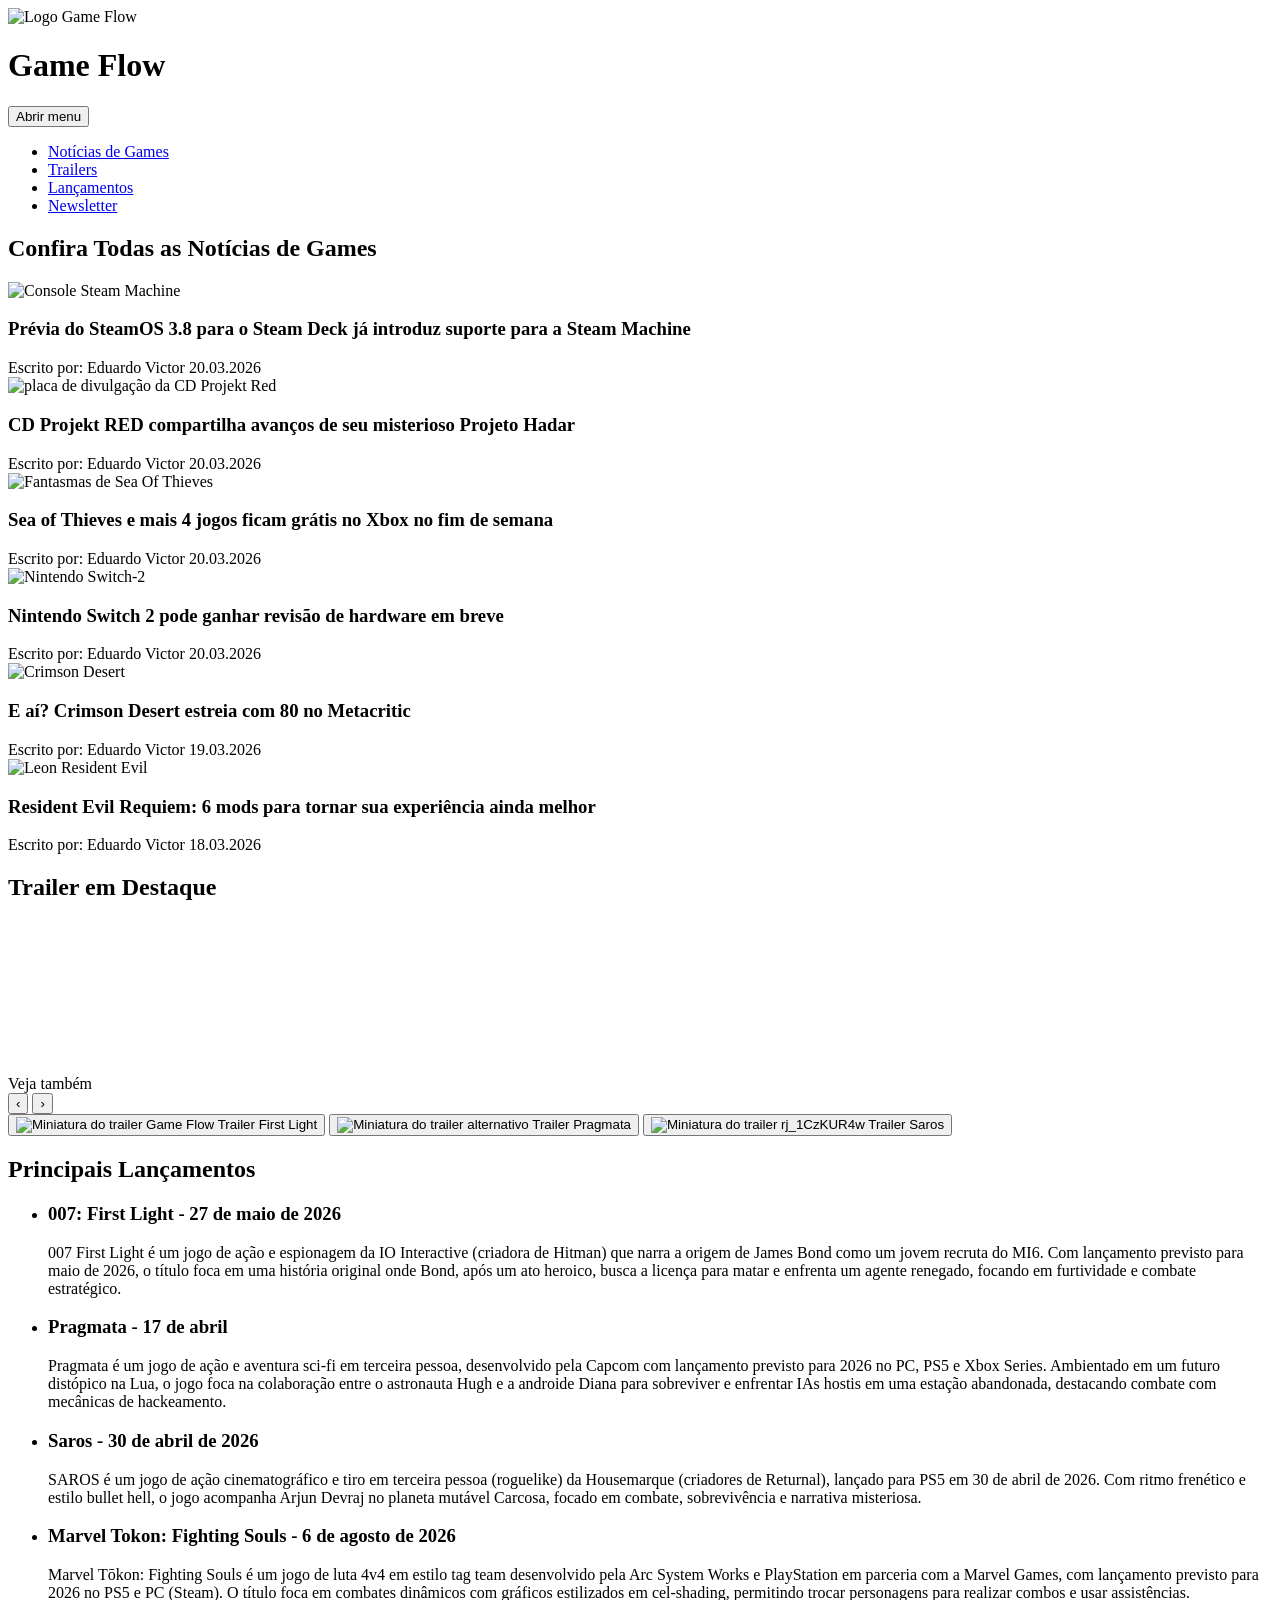
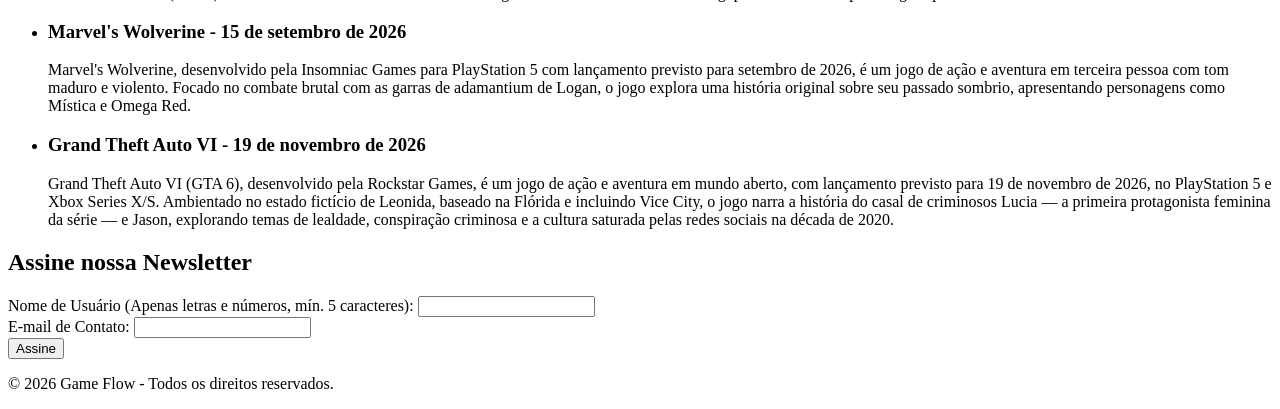
==== index.html @ 71728e7b "Add files via upload" ====
<!DOCTYPE html>

<html lang="pt-br">

<head>
    <meta charset="UTF-8">
    <meta name="viewport" content="width=device-width, initial-scale=1.0">
    <meta name="description"
        content="Acompanhe as últimas notícias de games, trailers inéditos e os lançamentos mais aguardados de 2026 na Game Flow.">
    <link rel="stylesheet" href="css/main.css">
    <title>Notícias de Games | Game Flow</title>
</head>

<body>
    <header>
        <div class="logo-container">
            <img src="img/logo-sf.webp" alt="Logo Game Flow" class="logo-img">
            <h1>Game Flow</h1>
        </div>

        <button class="hamburger" type="button" aria-expanded="false" aria-controls="primary-navigation">
            <span class="hamburger__box">
                <span class="hamburger__line"></span>
                <span class="hamburger__line"></span>
                <span class="hamburger__line"></span>
            </span>
            <span class="visually-hidden">Abrir menu</span>
        </button>

        <nav id="primary-navigation" aria-label="Navegação Principal">
            <ul>
                <li><a href="#noticias-games">Notícias de Games</a></li>
                <li><a href="#trailers">Trailers</a></li>
                <li><a href="#lancamentos">Lançamentos</a></li>
                <li><a href="#newsletter">Newsletter</a></li>
            </ul>
        </nav>
    </header>

    <main>
        <section id="noticias-games">
            <h2>Confira Todas as Notícias de Games</h2>

            <article class="noticia-card">
                <img src="img/steam-machine.webp" fetchpriority="high" width="280" alt="Console Steam Machine">

                <div class="conteudo">
                    <h3>Prévia do SteamOS 3.8 para o Steam Deck já introduz suporte para a Steam Machine</h3>

                    <div class="rodape-noticia">
                        <span class="autor">Escrito por: Eduardo Victor</span>
                        <span class="data">20.03.2026</span>
                    </div>
                </div>
            </article>

            <article class="noticia-card">
                <img src="img/CD-Projekt-Red.webp" width="280" alt="placa de divulgação da CD Projekt Red">

                <div class="conteudo">
                    <h3>CD Projekt RED compartilha avanços de seu misterioso Projeto Hadar</h3>

                    <div class="rodape-noticia">
                        <span class="autor">Escrito por: Eduardo Victor</span>
                        <span class="data">20.03.2026</span>
                    </div>
                </div>
            </article>

            <article class="noticia-card">
                <img src="img/Sea-Of-Thieves.webp" width="280" alt="Fantasmas de Sea Of Thieves">

                <div class="conteudo">
                    <h3>Sea of Thieves e mais 4 jogos ficam grátis no Xbox no fim de semana</h3>

                    <div class="rodape-noticia">
                        <span class="autor">Escrito por: Eduardo Victor</span>
                        <span class="data">20.03.2026</span>
                    </div>
                </div>
            </article>

            <article class="noticia-card">
                <img src="img/Nintendo-Switch-2.webp" width="280" alt="Nintendo Switch-2">

                <div class="conteudo">
                    <h3>Nintendo Switch 2 pode ganhar revisão de hardware em breve</h3>

                    <div class="rodape-noticia">
                        <span class="autor">Escrito por: Eduardo Victor</span>
                        <span class="data">20.03.2026</span>
                    </div>
                </div>
            </article>

            <article class="noticia-card">
                <img src="img/crimson-desert.webp" width="280" alt="Crimson Desert">

                <div class="conteudo">
                    <h3>E aí? Crimson Desert estreia com 80 no Metacritic</h3>

                    <div class="rodape-noticia">
                        <span class="autor">Escrito por: Eduardo Victor</span>
                        <span class="data">19.03.2026</span>
                    </div>
                </div>
            </article>

            <article class="noticia-card">
                <img src="img/Resident-Evil-Requiem.webp" width="280" alt="Leon Resident Evil">

                <div class="conteudo">
                    <h3>Resident Evil Requiem: 6 mods para tornar sua experiência ainda melhor</h3>

                    <div class="rodape-noticia">
                        <span class="autor">Escrito por: Eduardo Victor</span>
                        <span class="data">18.03.2026</span>
                    </div>
                </div>
            </article>

        </section>

        <section id="trailers">
            <h2>Trailer em Destaque</h2>

            <article class="trailer-card">
                <div class="trailer-main">
                    <div class="video-wrapper">
                        <iframe id="hero-video" src="https://www.youtube.com/embed/J4qY9DYE184?cc_load_policy=1&cc_lang_pref=pt" title="YouTube video player" frameborder="0" allow="accelerometer; autoplay; clipboard-write; encrypted-media; gyroscope; picture-in-picture" allowfullscreen></iframe>
                    </div>
                </div>

                <aside class="trailer-side" aria-label="Outros trailers">
                    <div class="carousel-header">
                        <span>Veja também</span>
                        <div class="carousel-controls">
                            <button class="carousel-prev" type="button" aria-label="Trailer anterior">‹</button>
                            <button class="carousel-next" type="button" aria-label="Próximo trailer">›</button>
                        </div>
                    </div>

                    <div class="carousel-items">
                        <button class="carousel-item active" type="button" data-video-id="J4qY9DYE184">
                            <img class="carousel-thumb" src="https://img.youtube.com/vi/J4qY9DYE184/hqdefault.jpg" alt="Miniatura do trailer Game Flow">
                            <span>Trailer First Light</span>
                        </button>

                        <button class="carousel-item" type="button" data-video-id="oncaa_fMsyw">
                            <img class="carousel-thumb" src="https://img.youtube.com/vi/oncaa_fMsyw/hqdefault.jpg" alt="Miniatura do trailer alternativo">
                            <span>Trailer Pragmata</span>
                        </button>

                        <button class="carousel-item" type="button" data-video-id="rj_1CzKUR4w">
                            <img class="carousel-thumb" src="https://img.youtube.com/vi/rj_1CzKUR4w/hqdefault.jpg" alt="Miniatura do trailer rj_1CzKUR4w">
                            <span>Trailer Saros</span>
                        </button>
                    </div>
                </aside>
            </article>
        </section>

        <section id="lancamentos">
            <h2>Principais Lançamentos</h2>

            <ul>
                <li>
                    <h3> 007: First Light - 27 de maio de 2026 </h3>

                    007 First Light é um jogo de ação e espionagem da IO Interactive (criadora de Hitman) que narra a
                    origem de James Bond como um jovem recruta do MI6. Com lançamento previsto para maio de 2026, o
                    título foca em uma história original onde Bond, após um ato heroico, busca a licença para matar e
                    enfrenta um agente renegado, focando em furtividade e combate estratégico.
                </li>

                <li>
                    <h3> Pragmata - 17 de abril </h3>

                    Pragmata é um jogo de ação e aventura sci-fi em terceira pessoa, desenvolvido pela Capcom com
                    lançamento previsto para 2026 no PC, PS5 e Xbox Series. Ambientado em um futuro distópico na Lua, o
                    jogo foca na colaboração entre o astronauta Hugh e a androide Diana para sobreviver e enfrentar IAs
                    hostis em uma estação abandonada, destacando combate com mecânicas de hackeamento.
                </li>

                <li>
                    <h3> Saros - 30 de abril de 2026 </h3>

                    SAROS é um jogo de ação cinematográfico e tiro em terceira pessoa (roguelike) da Housemarque
                    (criadores de Returnal), lançado para PS5 em 30 de abril de 2026. Com ritmo frenético e estilo
                    bullet hell, o jogo acompanha Arjun Devraj no planeta mutável Carcosa, focado em combate,
                    sobrevivência e narrativa misteriosa.
                </li>

                <li>
                    <h3> Marvel Tokon: Fighting Souls - 6 de agosto de 2026 </h3>

                    Marvel Tōkon: Fighting Souls é um jogo de luta 4v4 em estilo tag team desenvolvido pela Arc System
                    Works e PlayStation em parceria com a Marvel Games, com lançamento previsto para 2026 no PS5 e PC
                    (Steam). O título foca em combates dinâmicos com gráficos estilizados em cel-shading, permitindo
                    trocar personagens para realizar combos e usar assistências.
                </li>

                <li>
                    <h3> Marvel's Wolverine - 15 de setembro de 2026 </h3>

                    Marvel's Wolverine, desenvolvido pela Insomniac Games para PlayStation 5 com lançamento previsto
                    para setembro de 2026, é um jogo de ação e aventura em terceira pessoa com tom maduro e violento.
                    Focado no combate brutal com as garras de adamantium de Logan, o jogo explora uma história original
                    sobre seu passado sombrio, apresentando personagens como Mística e Omega Red.
                </li>

                <li>
                    <h3> Grand Theft Auto VI - 19 de novembro de 2026 </h3>

                    Grand Theft Auto VI (GTA 6), desenvolvido pela Rockstar Games, é um jogo de ação e aventura em mundo
                    aberto, com lançamento previsto para 19 de novembro de 2026, no PlayStation 5 e Xbox Series X/S.
                    Ambientado no estado fictício de Leonida, baseado na Flórida e incluindo Vice City, o jogo narra a
                    história do casal de criminosos Lucia — a primeira protagonista feminina da série — e Jason,
                    explorando temas de lealdade, conspiração criminosa e a cultura saturada pelas redes sociais na
                    década de 2020.
                </li>

            </ul>
        </section>

        <section id="newsletter">
            <h2>Assine nossa Newsletter</h2>
            <form action="#" method="POST" class="form-acessivel">
                <div class="form-group">
                    <label for="username">Nome de Usuário (Apenas letras e números, mín. 5 caracteres):</label>
                    <input type="text" id="username" name="username" required pattern="[A-Za-z0-9]{5,}"
                        title="Por favor, digite pelo menos 5 caracteres, usando apenas letras e números.">
                </div>

                <div class="form-group">
                    <label for="email">E-mail de Contato:</label>
                    <input type="email" id="email" name="email" required title="Insira um endereço de e-mail válido.">
                </div>

                <button type="submit">Assine</button>
            </form>
        </section>

    </main>

    <footer>
        <p>&copy; 2026 Game Flow - Todos os direitos reservados.</p>
    </footer>

    <script src="js/main.js" defer></script>
</body>

</html>
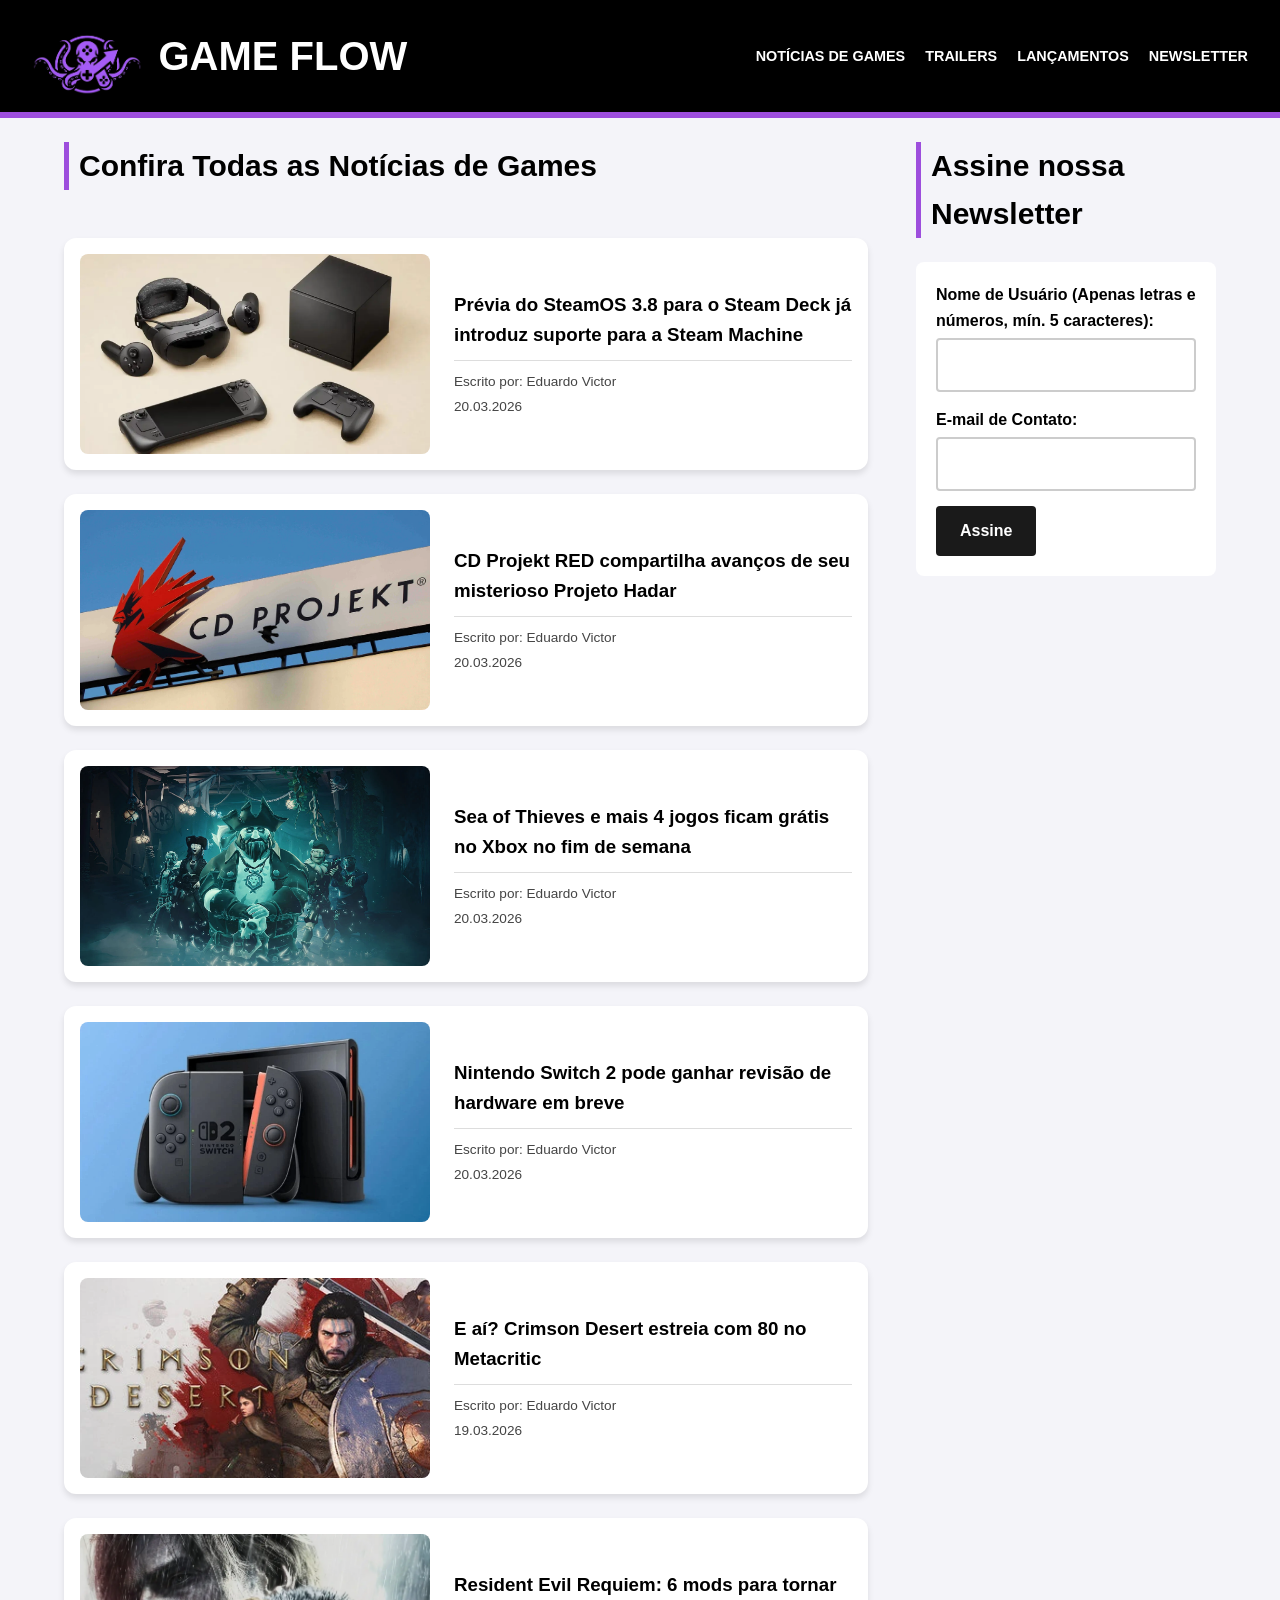
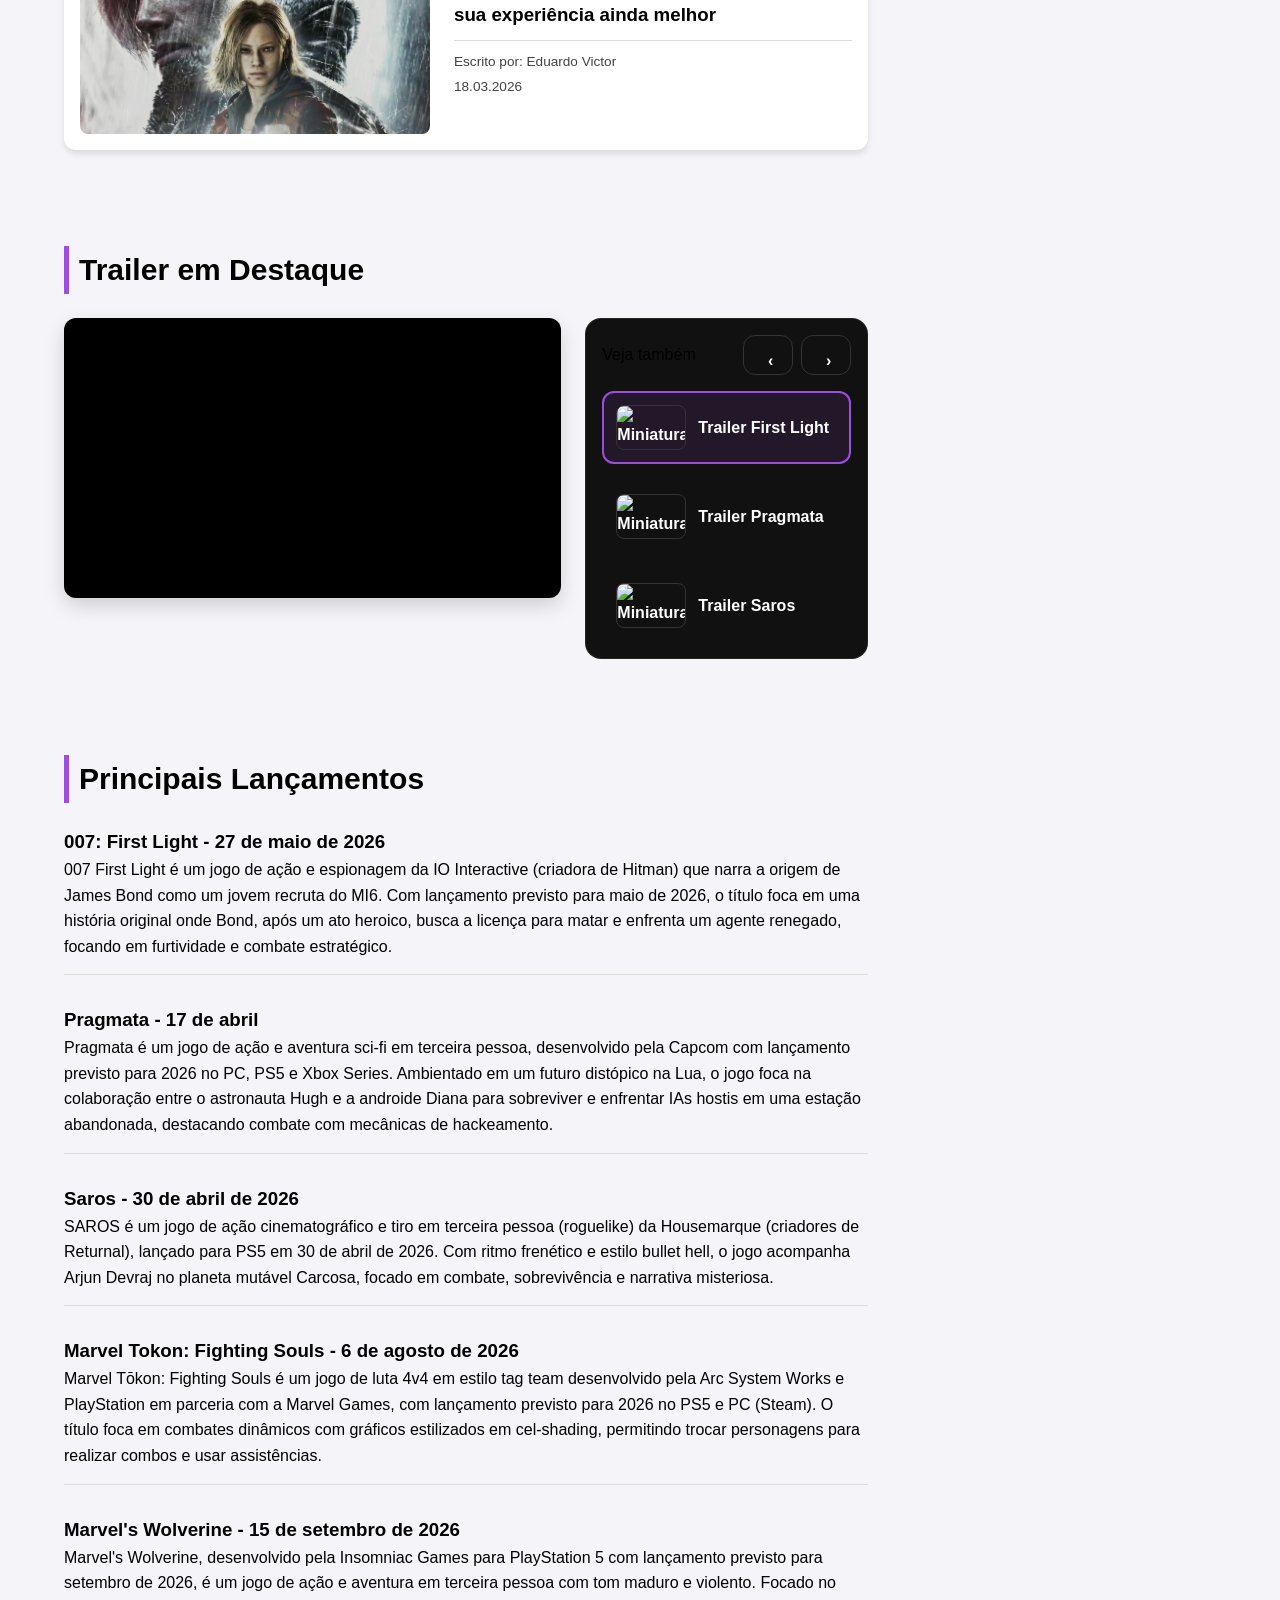
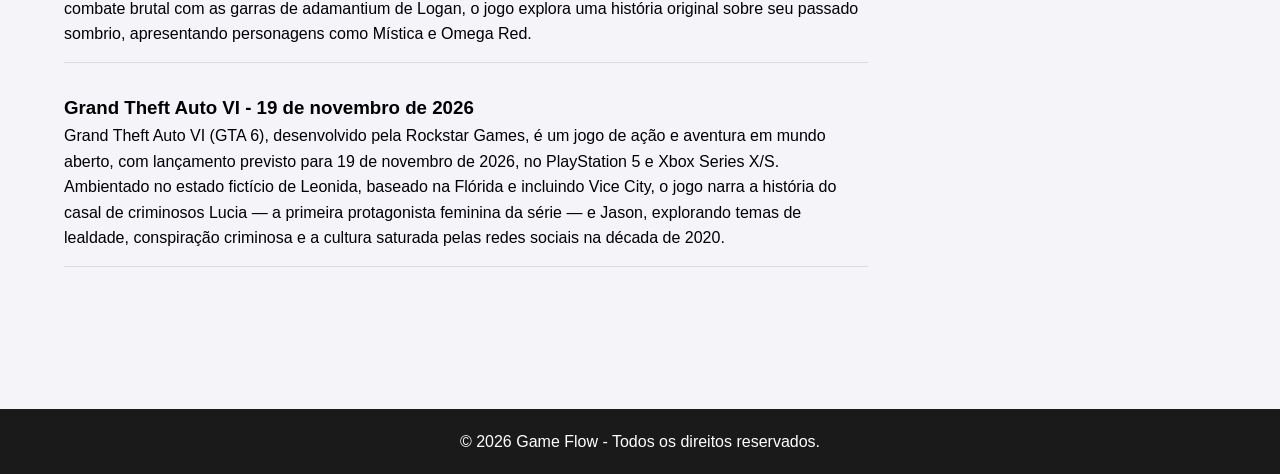
==== commit 3829af54: "Add files via upload" ====
--- a/index.html
+++ b/index.html
@@ -8,6 +8,7 @@
     <meta name="description"
         content="Acompanhe as últimas notícias de games, trailers inéditos e os lançamentos mais aguardados de 2026 na Game Flow.">
     <link rel="stylesheet" href="css/main.css">
+   
     <title>Notícias de Games | Game Flow</title>
 </head>
 
--- a/css/main.css
+++ b/css/main.css
@@ -0,0 +1,9 @@
+@import url('./reset.css');
+@import url('./variables.css');
+@import url('./base.css');
+@import url('./utilities.css');
+@import url('./components/navbar.css');
+@import url('./components/card.css');
+@import url('./components/footer.css');
+@import url('./components/btn.css');
+@import url('./layout.css');
